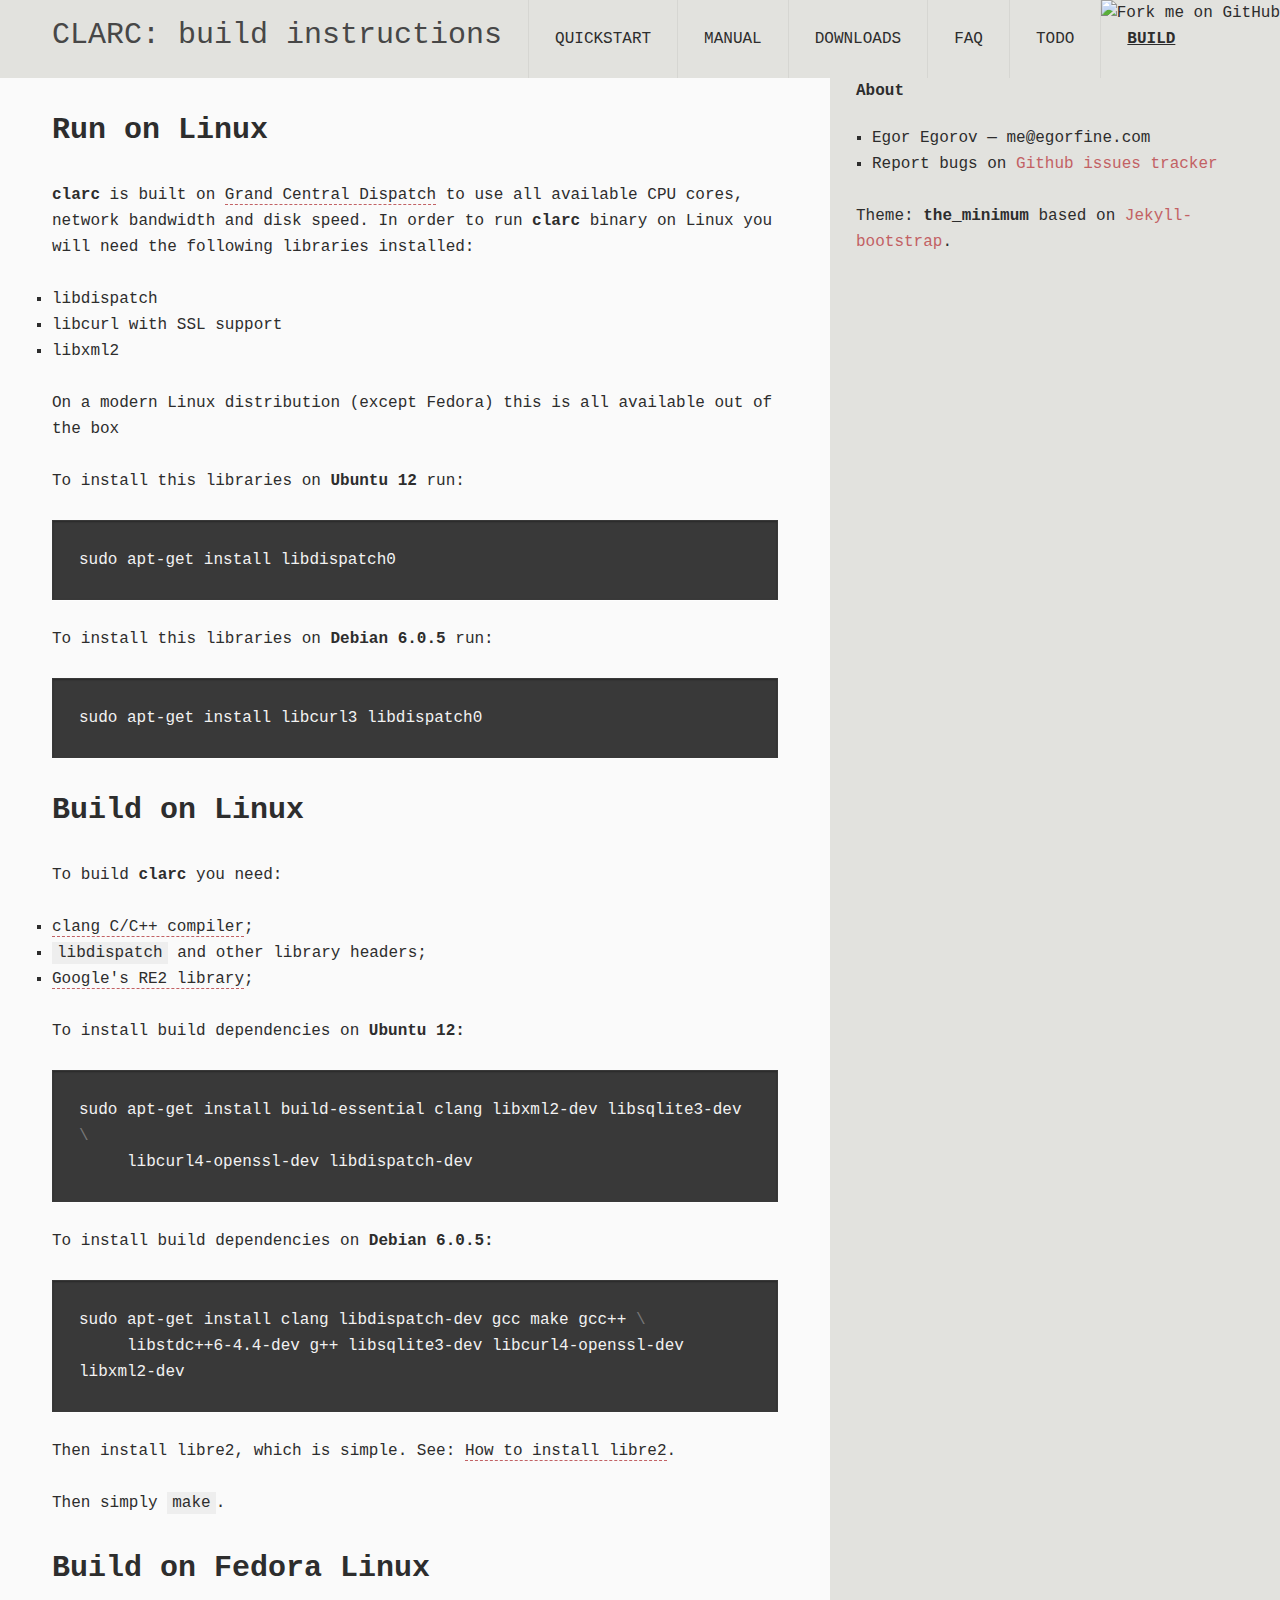
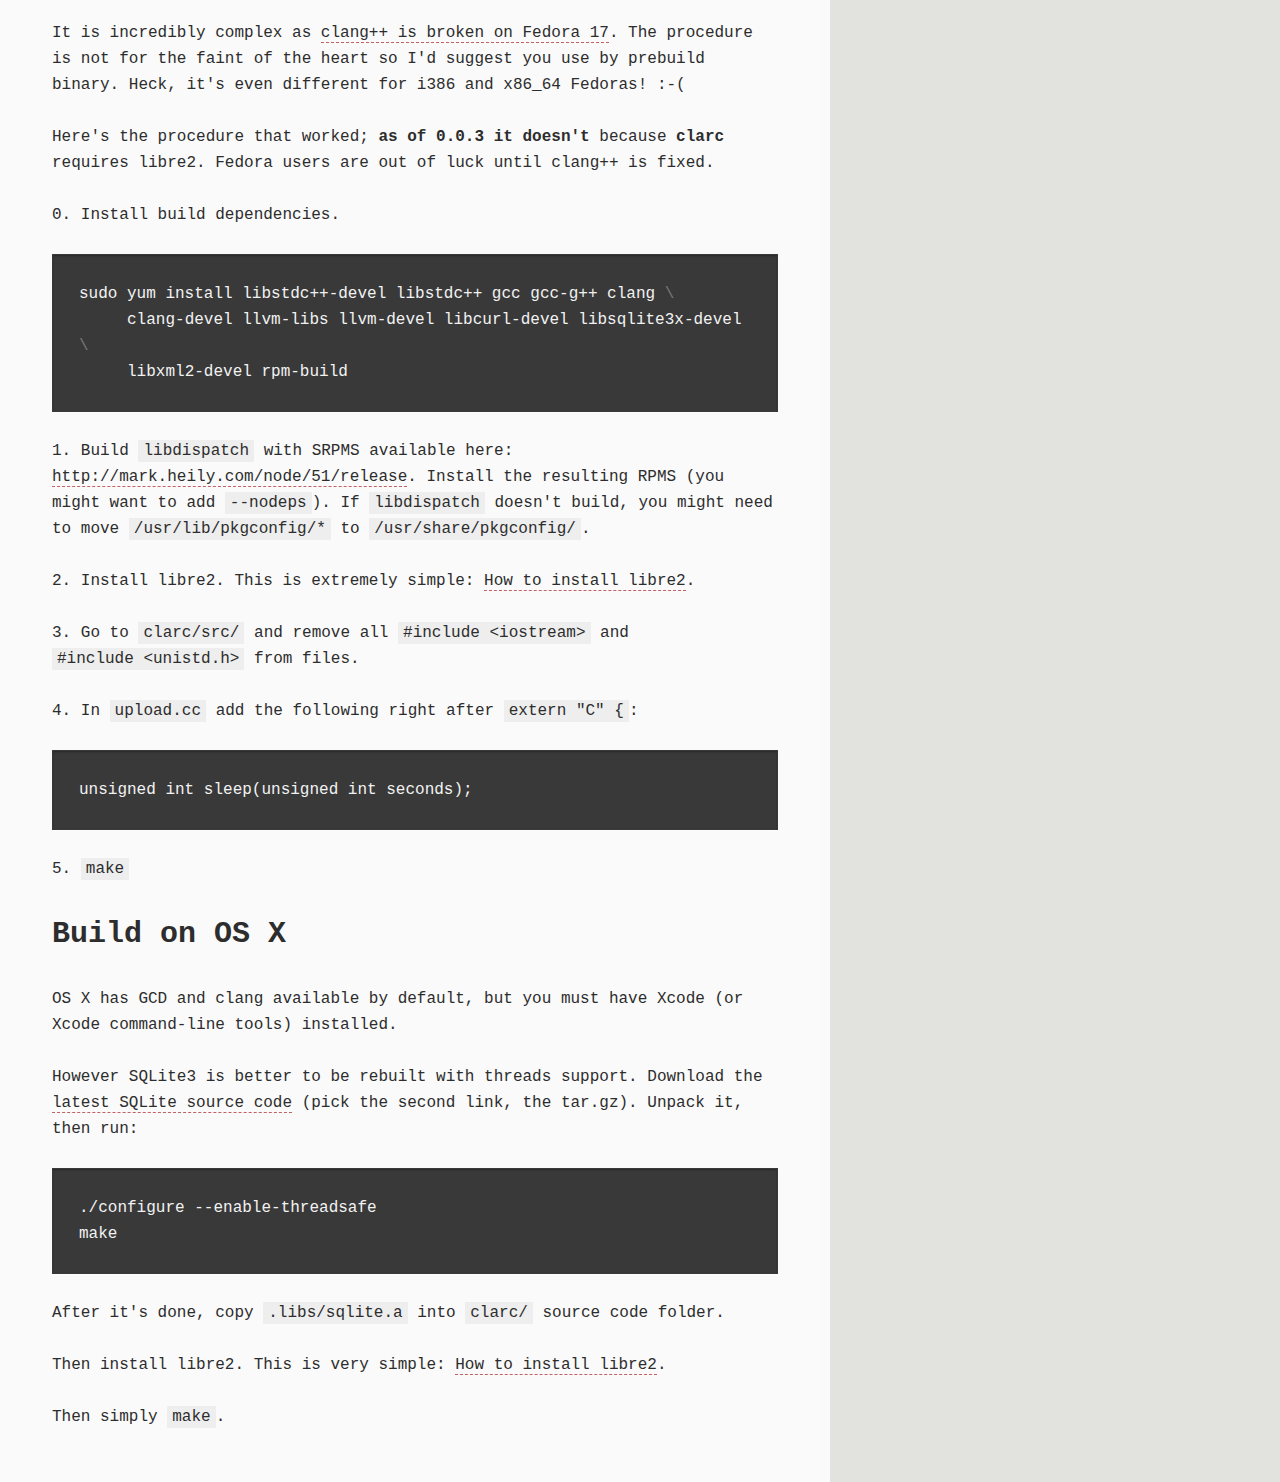
==== build.html @ e1f0c14c "updated" ====
<!DOCTYPE html>
<!--[if lt IE 7]> <html class="no-js lt-ie9 lt-ie8 lt-ie7 ie" lang="en"> <![endif]-->
<!--[if IE 7]>    <html class="no-js lt-ie9 lt-ie8 ie" lang="en"> <![endif]-->
<!--[if IE 8]>    <html class="no-js lt-ie9 ie" lang="en"> <![endif]-->
<!--[if gt IE 8]><!--> <html class="no-js" lang="en"> <!--<![endif]-->
<head>
	<meta charset="utf-8">
	<meta name="viewport" content="width=device-width,initial-scale=1">
	<title>CLARC: build instructions</title>
	<link href="style.css" rel="stylesheet" media="all">
	<script src="http://cdnjs.cloudflare.com/ajax/libs/modernizr/2.0.6/modernizr.min.js"></script>
</head>
<body>
<a href="https://github.com/egorFiNE/clarc"><img style="position: absolute; top: 0; right: 0; border: 0;" src="https://s3.amazonaws.com/github/ribbons/forkme_right_green_007200.png" alt="Fork me on GitHub"></a>

<div id="page" class="hentry">
	<header class="the-header">
		<div class="unit-head">
			<div class="unit-inner unit-head-inner">
				<nav class="nav-global">
					<ul>
						<li class="logo"><a href="./">CLARC: build instructions</a></li>
						<li><a href="./#quickstart">quickstart</a></li>
						<li><a href="./#manual">manual</a></li>
						<li><a href="./#downloads">downloads</a></li>
						<li><a href="./#faq">faq</a></li>
						<li><a href="./#todo">todo</a></li>
						<li><a href="build.html"><b><u>build</u></b></a></li>
					</ul>
				</nav>
			</div><!-- unit-inner -->
		</div><!-- unit-head -->
	</header>
	<div class="body" role="main">
		<div class="unit-body">
			<div class="unit-inner unit-body-inner">
				<div class="entry-content">
					
<article class="unit-article layout-page">
	<div class="unit-inner unit-article-inner">
		<div class="content">

			<div class="bd">
				<div class="entry-content">

<h2>Run on Linux</h2>

<p>
	<b>clarc</b> is built on <a href="http://en.wikipedia.org/wiki/Grand_Central_Dispatch">Grand Central Dispatch</a> to use all available CPU cores, network bandwidth and disk speed. In order to run <b>clarc</b> binary on Linux you will need the following libraries installed: 
	<ul>
		<li>libdispatch</li>
		<li>libcurl with SSL support</li>
		<li>libxml2</li>
	</ul>
	On a modern Linux distribution (except Fedora) this is all available out of the box
</p>

<p>To install this libraries on <b>Ubuntu 12</b> run:</p>
<pre><code>sudo apt-get install libdispatch0</code></pre>

<p>To install this libraries on <b>Debian 6.0.5</b> run:</p>
<pre><code>sudo apt-get install libcurl3 libdispatch0</code></pre>

<h2>Build on Linux</h2>

<p>
	To build <b>clarc</b> you need:

	<ul>
		<li><a href="http://clang.llvm.org/">clang C/C++ compiler</a>;</li>
		<li><code>libdispatch</code> and other library headers;</li>
		<li><a href="http://code.google.com/p/re2/">Google's RE2 library</a>;</li>
	</ul>
</p>

	<p>
		To install build dependencies on <b>Ubuntu 12:</b>
		<pre><code>sudo apt-get install build-essential clang libxml2-dev libsqlite3-dev <span class="codeBackslash">\</span>
     libcurl4-openssl-dev libdispatch-dev</code></pre>
	</p>

	<p>
		To install build dependencies on <b>Debian 6.0.5:</b>
		<pre><code>sudo apt-get install clang libdispatch-dev gcc make gcc++ <span class="codeBackslash">\</span>
     libstdc++6-4.4-dev g++ libsqlite3-dev libcurl4-openssl-dev libxml2-dev</code></pre>
	</p>

	<p>
		Then install libre2, which is simple. See: <a href="http://code.google.com/p/re2/wiki/Install">How to install libre2</a>. 
	</p>

	<p>
		Then simply <code>make</code>. 
	</p>

<h2>Build on Fedora Linux</h2>

<p>
	It is incredibly complex as <a href="https://bugzilla.redhat.com/show_bug.cgi?id=824406">clang++ is broken on Fedora 17</a>. The procedure is not for the faint of the heart so I'd suggest you use by prebuild binary. Heck, it's even different for i386 and x86_64 Fedoras! :-(
</p>

<p>
	Here's the procedure that worked; <b>as of 0.0.3 it doesn't</b> because <b>clarc</b> requires libre2. Fedora users are out of luck until clang++ is fixed.
</p>

<p>
	0. Install build dependencies.
<pre><code>sudo yum install libstdc++-devel libstdc++ gcc gcc-g++ clang <span class="codeBackslash">\</span>
     clang-devel llvm-libs llvm-devel libcurl-devel libsqlite3x-devel <span class="codeBackslash">\</span>
     libxml2-devel rpm-build</code></pre>
</p>

<p>
	1. Build <code>libdispatch</code> with SRPMS available here: <a href="http://mark.heily.com/node/51/release">http://mark.heily.com/node/51/release</a>. Install the resulting RPMS (you might want to add <code>--nodeps</code>). If <code>libdispatch</code> doesn't build, you might need to move <code>/usr/lib/pkgconfig/*</code> to <code>/usr/share/pkgconfig/</code>.
</p>

<p>
	2. Install libre2. This is extremely simple: <a href="http://code.google.com/p/re2/wiki/Install">How to install libre2</a>. 
</p>

<p>
	3. Go to <code>clarc/src/</code> and remove all <code style="white-space: nowrap">#include &lt;iostream&gt;</code> and <code style="white-space: nowrap">#include &lt;unistd.h&gt;</code> from files.  
</p>

<p>
	4. In <code>upload.cc</code> add the following right after <code>extern "C" {</code>:
	<pre><code>unsigned int sleep(unsigned int seconds);</pre></code>

<p>
	5. <code>make</code>
</p>

<h2>Build on OS X</h2>

<p>OS X has GCD and clang available by default, but you must have Xcode (or Xcode command-line tools) installed. </p>

<p>However SQLite3 is better to be rebuilt with threads support. Download the <a href="http://www.sqlite.org/download.html">latest SQLite source code</a> (pick the second link, the tar.gz). Unpack it, then run: 

<pre><code>./configure --enable-threadsafe
make</code></pre>
	</p>

<p>After it's done, copy <code>.libs/sqlite.a</code> into <code>clarc/</code> source code folder.</p>

<p>
	Then install libre2. This is very simple: <a href="http://code.google.com/p/re2/wiki/Install">How to install libre2</a>. 
</p>

	<p>
		Then simply <code>make</code>. 
	</p>

				</div><!-- entry-content -->
			</div><!-- bd -->

		</div><!-- content -->
	</div><!-- unit-inner -->
</article>


				</div>
			</div><!-- unit-inner -->
		</div><!-- unit-body -->
	</div><!-- body -->
	<footer class="the-footer">
		<div class="unit-foot">
			<div class="unit-inner unit-foot-inner">
				<div class="misc vcard">
					<h4>About</h4>
					<ul>
						<li><address><span class="author fn n">Egor Egorov</span> &mdash; <span class="fn email">me@egorfine.com</span></address></li>
						<li>Report bugs on <a href="https://github.com/egorFiNE/clarc/issues" rel="me">Github issues tracker</a></li>
					</ul>
				</div><!-- misc -->
				<p class="licence">
					Theme: <b>the_minimum</b> based on <a href="http://jekyllbootstrap.com/">Jekyll-bootstrap</a>.
				</p>
			</div><!-- unit-foot-inner -->
		</div><!-- unit-foot -->
	</footer>
</div><!-- page -->

</body>
</html>
---- style.css ----
/*
HTML5 display definitions from [HTML5 Boilerplate](http://j.mp/rP0wmY)

No styleguide reference.
*/
article,
aside,
details,
figcaption,
figure,
footer,
header,
hgroup,
nav,
section {
  display: block;
}
audio,
canvas,
video {
  display: inline-block;
  *display: inline;
  *zoom: 1;
}
audio:not([controls]) {
  display: none;
}
[hidden] {
  display: none;
}
/*
Base from [HTML5 Boilerplate](http://j.mp/rP0wmY)
- Correct text resizing oddly in IE6/7 when body font-size is set using em units
- Force vertical scrollbar in non-IE
- Prevent iOS text size adjust on device orientation change, without disabling user zoom: h5bp.com/g
- Remove text-shadow in selection highlight: h5bp.com/i
- These selection declarations have to be separate
- Also: hot pink! (or customize the background color to match your design)

No styleguide reference.
*/
html {
  font-size: 100%;
  overflow-y: scroll;
  -webkit-text-size-adjust: 100%;
  -ms-text-size-adjust: 100%;
}
body {
  margin: 0;
  font-size: 1em;
  line-height: 1.4;
  -webkit-tap-highlight-color: rgba(255, 0, 0, 0.62);
}
body,
button,
input,
select,
textarea {
  font-family: sans-serif;
}
::-moz-selection {
  background: #073642;
  color: #fff;
  text-shadow: none;
}
::selection {
  background: #073642;
  color: #fff;
  text-shadow: none;
}
/*
Links from [HTML5 Boilerplate](http://j.mp/rP0wmY)

No styleguide reference.
*/
a {
  color: #00e;
}
a:visited {
  color: #551a8b;
}
a:hover {
  color: #06e;
}
a:focus {
  outline: thin dotted;
}
a:hover,
a:active {
  outline: 0;
}
/*
Typography from [HTML5 Boilerplate](http://j.mp/rP0wmY)

No styleguide reference.
*/
abbr[title] {
  border-bottom: 1px dotted;
}
b,
strong {
  font-weight: bold;
}
blockquote {
  margin: 1em 40px;
}
dfn {
  font-style: italic;
}
hr {
  display: block;
  height: 1px;
  border: 0;
  border-top: 1px solid #ccc;
  margin: 1em 0;
  padding: 0;
}
ins {
  background: #ff9;
  color: #000;
  text-decoration: none;
}
mark {
  background: #ff0;
  color: #000;
  font-style: italic;
  font-weight: bold;
}
/* Redeclare monospace font family: h5bp.com/j */
pre,
code,
kbd,
samp {
  font-family: monospace, serif;
  _font-family: 'courier new', monospace;
  font-size: 1em;
}
/* Improve readability of pre-formatted text in all browsers */
pre {
  white-space: pre;
  white-space: pre-wrap;
  word-wrap: break-word;
}
q {
  quotes: none;
}
q:before,
q:after {
  content: "";
  content: none;
}
small {
  font-size: 85%;
}
sub,
sup {
  font-size: 75%;
  line-height: 0;
  position: relative;
  vertical-align: baseline;
}
sup {
  top: -0.5em;
}
sub {
  bottom: -0.25em;
}
/*
Lists from [HTML5 Boilerplate](http://j.mp/rP0wmY)

No styleguide reference.
*/
ul,
ol {
  margin: 0;
  padding: 0 0 0 40px;
}
dd {
  margin: 0 0 0 40px;
}
nav ul,
nav ol {
  list-style: none;
  list-style-image: none;
  margin: 0;
  padding: 0;
}
/*
Embedded content from [HTML5 Boilerplate](http://j.mp/rP0wmY)
- Improve image quality when scaled in IE7: h5bp.com/d
- Remove the gap between images and borders on image containers: h5bp.com/e

No styleguide reference.
*/
img {
  border: 0;
  -ms-interpolation-mode: bicubic;
  vertical-align: middle;
}
svg:not(:root) {
  overflow: hidden;
}
/* Correct overflow not hidden in IE9 */
/*
Figures from [HTML5 Boilerplate](http://j.mp/rP0wmY)

No styleguide reference.
*/
figure {
  margin: 0;
}
/*
Forms from [HTML5 Boilerplate](http://j.mp/rP0wmY)
See inline comments for detail

No styleguide reference.
*/
form {
  margin: 0;
}
fieldset {
  border: 0;
  margin: 0;
  padding: 0;
}
/* Indicate that 'label' will shift focus to the associated form element */
label {
  cursor: pointer;
}
/*
 * 1. Correct color not inheriting in IE6/7/8/9
 * 2. Correct alignment displayed oddly in IE6/7
 */
legend {
  border: 0;
  *margin-left: -7px;
  padding: 0;
}
/*
 * 1. Correct font-size not inheriting in all browsers
 * 2. Remove margins in FF3/4 S5 Chrome
 * 3. Define consistent vertical alignment display in all browsers
 */
button,
input,
select,
textarea {
  font-size: 100%;
  margin: 0;
  vertical-align: baseline;
  *vertical-align: middle;
}
/*
 * 1. Define line-height as normal to match FF3/4 (set using !important in the UA stylesheet)
 */
button,
input {
  line-height: normal;
}
/*
 * 1. Display hand cursor for clickable form elements
 * 2. Allow styling of clickable form elements in iOS
 * 3. Correct inner spacing displayed oddly in IE7 (doesn't effect IE6)
 */
button,
input[type="button"],
input[type="reset"],
input[type="submit"] {
  cursor: pointer;
  -webkit-appearance: button;
  *overflow: visible;
}
/*
 * Consistent box sizing and appearance
 */
input[type="checkbox"],
input[type="radio"] {
  box-sizing: border-box;
  padding: 0;
}
input[type="search"] {
  -webkit-appearance: textfield;
  -moz-box-sizing: content-box;
  -webkit-box-sizing: content-box;
  box-sizing: content-box;
}
input[type="search"]::-webkit-search-decoration {
  -webkit-appearance: none;
}
/*
 * Remove inner padding and border in FF3/4: h5bp.com/l
 */
button::-moz-focus-inner,
input::-moz-focus-inner {
  border: 0;
  padding: 0;
}
/*
 * 1. Remove default vertical scrollbar in IE6/7/8/9
 * 2. Allow only vertical resizing
 */
textarea {
  overflow: auto;
  vertical-align: top;
  resize: vertical;
}
/* Colors for form validity */
input:invalid,
textarea:invalid {
  background-color: #f0dddd;
}
/*
Tables from [HTML5 Boilerplate](http://j.mp/rP0wmY)

No styleguide reference.
*/
table {
  border-collapse: collapse;
  border-spacing: 0;
}
td {
  vertical-align: top;
}
/*
Base .mod module from http://j.mp/svs81k

HTML should look like this and .bd is required:
	<div class="mod">
		<div class="inner">
			<div class="hd"></div>
			<div class="bd"></div>
			<div class="ft"></div>
		</div><!-- inner -->
	</div><!-- mod -->

No styleguide reference.
*/
.mod .inner {
  position: relative;
}
.mod .bd,
.mod .ft,
.mod .hd {
  overflow: hidden;
  *overflow: visible;
  zoom: 1;
}
/*
.media module from http://j.mp/tQCTa8
Since .media uses overflow: hidden, box-shadow needs padding to render correctly.
Using dropdown or pop over should be problematic. Anything try to go outside of this module box should have problem.
HTML should look like this and .media-left or .media-right and .bd is required:

	<div class="media">
		<a href="#" class="media-left"><img src="#" alt=""></a>
		<a href="#" class="media-right"><img src="#" alt=""></a>
		<div class="bd"></div>
	</div><!-- media -->

No styleguide reference.
*/
.media {
  overflow: hidden;
  *overflow: visible;
  zoom: 1;
}
.media .media-left {
  float: left;
  margin-right: 14px;
}
.media .img img {
  display: block;
}
.media .media-right {
  float: right;
  margin-left: 14px;
}
.media .bd,
.media .ft,
.media .hd {
  overflow: hidden;
  *overflow: visible;
  zoom: 1;
}
/*
Frameless			<http://framelessgrid.com/>
by Joni Korpi 		<http://jonikorpi.com/>
licensed under CC0	<http://creativecommons.org/publicdomain/zero/1.0/>

No styleguide reference.
*/
/*
Font families

No styleguide reference.
*/
/*
Base font size should be larger than 16px.
Calculation should be done via  http://j.mp/rNg5uA

No styleguide reference.
*/
body {
  font-family: consolas, monaco, monospace;
  font-size: 1em;
  line-height: 1.625em;
}
/*
Font size setting
Using Golden ratio section
http://modularscale.com/scale/?px1=16&px2=30&ra1=1.618&ra2=0

No styleguide reference.
*/
h1,
h2,
h3,
h4,
h5,
h6 {
  font-family: UbuntuMono-B, consolas, monaco, monospace;
}
h1,
.h1 {
  font-size: 30px;
  line-height: 52px;
  margin-top: 52px;
  margin-bottom: 26px;
}
h2,
.h2 {
  font-size: 30px;
  line-height: 52px;
  margin-top: 52px;
  margin-bottom: 26px;
}
h3,
.h3 {
  font-size: 18.541px;
  line-height: 26px;
  margin-top: 26px;
  margin-bottom: 26px;
}
p,
ul,
ol,
dl,
img {
  margin-top: 0;
  margin-bottom: 1.625em;
}
small,
.small,
aside {
  font-size: 0.75em;
}
.font-size-default {
  font-size: 1em;
}
blockquote {
  font-weight: bold;
}
blockquote cite {
  font-weight: normal;
}
strong {
  font-weight: bold;
}
em {
  font-weight: bold;
}
/*
Color schemes

No styleguide reference.
*/
/* solarized - http://j.mp/s9Xuw9

@base03:    #002b36;
@base02:    #073642;
@base01:    #586e75;
@base00:    #657b83;
@base0:     #839496;
@base1:     #93a1a1;
@base2:     #eee8d5;
@base3:     #fdf6e3;
@yellow:    #b58900;
@orange:    #cb4b16;
@red:       #dc322f;
// @magenta:   #d33682;
@violet:    #6c71c4;
@blue:      #268bd2;
@cyan:      #2aa198;
@green:     #859900;

*/
/* COMFORTAA Font
 * http://www.fontsquirrel.com/fonts/Comfortaa
*/
@font-face {
  font-family: 'UbuntuMono-B';
  src: url('/assets/themes/the-program/font/UbuntuMono-B-webfont.eot');
  src: url('/assets/themes/the-program/font/UbuntuMono-B-webfont.eot?#iefix') format('embedded-opentype'), url('/assets/themes/the-program/font/UbuntuMono-B-webfont.woff') format('woff'), url('/assets/themes/the-program/font/UbuntuMono-B-webfont.ttf') format('truetype'), url('/assets/themes/the-program/font/UbuntuMono-B-webfont.svg#UbuntuMono-B') format('svg');
  font-weight: normal !important;
  font-style: normal;
}
/*
LESS helper
*/
/*
List modules
.list-linear  - list line up horizontally

No styleguide reference.
*/
.list-linear {
  letter-spacing: -0.31em;
  *letter-spacing: normal;
  word-spacing: -0.43em;
  list-style: none;
  padding-left: 0;
}
.list-linear li {
  display: inline-block;
  *display: inline;
  zoom: 1;
  line-height: normal;
  letter-spacing: normal;
  margin-right: 16px;
  word-spacing: normal;
  vertical-align: middle;
}
.list-linear li:last-child {
  margin-right: 0;
}
/* LESS VARIABLES
--------------------------------------------------------------------------------- */
/* GLOBAL
--------------------------------------------------------------------------------- */
html {
  color: #2d2d2d;
}
#page {
  background: url('100-90-5-monochrome.png');
  background-repeat: repeat;
  background-position: 0 0;
  background-color: #e2e2de;
}
.body .unit-body {
  background-color: #fafafa;
}
/* LINK */
a:link {
  color: #2d2d2d;
  text-decoration: none;
}
a:visited {
  color: #141414;
  text-decoration: none;
}
a:hover {
  color: #474747;
  text-decoration: none;
}
/* HIGHLIGHTER */
pre {
  margin-bottom: 1.625em;
}
pre {
  color: #f2f2f2;
  background-color: #393939;
  border: 1px solid #393939;
  font-family: consolas, monaco, monospace;
  margin-left: 0;
  margin-right: 0;
  padding: 1.625em;
  overflow: auto;
  -webkit-box-shadow: inset 0 1px 2px rgba(0, 0, 0, 0.3), 0 1px 0 rgba(255, 255, 255, 0.6);
  -moz-box-shadow: inset 0 1px 2px rgba(0, 0, 0, 0.3), 0 1px 0 rgba(255, 255, 255, 0.6);
  box-shadow: inset 0 1px 2px rgba(0, 0, 0, 0.3), 0 1px 0 rgba(255, 255, 255, 0.6);
}
/* meta */
/* HEADER
--------------------------------------------------------------------------------- */
.the-header .logo {
  font-family: UbuntuMono-B, consolas, monaco, monospace;
  margin: 0;
}
.the-header .logo a:visited {
  color: #2d2d2d;
}
.the-header .nav-global {
  text-transform: uppercase;
}
.the-header .nav-global .logo {
  text-transform: none;
}
.the-header .nav-global .forkme {
  position: relative;
  top: 2px;
}
/* MAIN
--------------------------------------------------------------------------------- */
.unit-article header {
  border-bottom: 5px solid rgba(21, 25, 25, 0.8);
  margin-bottom: 21px;
}
.unit-article header h1 {
  color: #2d2d2d;
  margin-top: 0;
  margin-bottom: 0;
}
.unit-article .entry-content h2,
.unit-article .entry-content h3,
.unit-article .entry-content h4,
.unit-article .entry-content h5,
.unit-article .entry-content h6 {
  color: #2d2d2d;
}
.unit-article .entry-content h2 a:link,
.unit-article .entry-content h3 a:link,
.unit-article .entry-content h4 a:link,
.unit-article .entry-content h5 a:link,
.unit-article .entry-content h6 a:link {
  color: #2d2d2d;
  border: 0;
}
.unit-article .entry-content h2 a:visited,
.unit-article .entry-content h3 a:visited,
.unit-article .entry-content h4 a:visited,
.unit-article .entry-content h5 a:visited,
.unit-article .entry-content h6 a:visited {
  color: #141414;
  border: 0;
}
.unit-article .entry-content h2 a:hover,
.unit-article .entry-content h3 a:hover,
.unit-article .entry-content h4 a:hover,
.unit-article .entry-content h5 a:hover,
.unit-article .entry-content h6 a:hover {
  color: #474747;
  border: 0;
}
.unit-article .entry-content:first-child h2,
.unit-article .entry-content:first-child h3,
.unit-article .entry-content:first-child h4,
.unit-article .entry-content:first-child h5,
.unit-article .entry-content:first-child h6 {
  margin-top: 0;
}
.unit-article a:link {
  border-bottom: 1px dashed #c26164;
}
.unit-article a:visited {
  border-bottom: 1px dashed #ad4346;
}
.unit-article a:hover {
  border-bottom: 1px dashed #d08688;
}
.unit-article blockquote {
  border-left: 1em solid rgba(21, 25, 25, 0.8);
  padding-left: 1em;
}
.unit-article blockquote p {
  margin-left: 0;
  margin-right: 0;
}
.unit-article ul,
.unit-article ol,
.unit-article dl {
  padding-left: 0;
}
.unit-article ul {
  list-style: square;
}
.unit-article ol {
  list-style: decimal;
}
.unit-article li h1,
.unit-article dt h1,
.unit-article dd h1,
.unit-article li h2,
.unit-article dt h2,
.unit-article dd h2,
.unit-article li h3,
.unit-article dt h3,
.unit-article dd h3,
.unit-article li h4,
.unit-article dt h4,
.unit-article dd h4,
.unit-article li h5,
.unit-article dt h5,
.unit-article dd h5,
.unit-article li p,
.unit-article dt p,
.unit-article dd p,
.unit-article li ul,
.unit-article dt ul,
.unit-article dd ul,
.unit-article li ol,
.unit-article dt ol,
.unit-article dd ol,
.unit-article li dl,
.unit-article dt dl,
.unit-article dd dl,
.unit-article li blockquote,
.unit-article dt blockquote,
.unit-article dd blockquote,
.unit-article li .hasGrid,
.unit-article dt .hasGrid,
.unit-article dd .hasGrid {
  margin-left: 0;
  margin-right: 0;
}
.unit-article p code,
.unit-article dd code,
.unit-article li code {
  padding: 2px 5px;
  white-space: nowrap;
  background-color: #eee;
}
.unit-article img {
  display: block;
  margin-left: auto;
  margin-left: auto;
}
.unit-article img.left {
  margin-right: 16px;
}
.unit-article img.right {
  margin-left: 16px;
}
.unit-article .date-publish {
  margin-bottom: 0;
}
.unit-article .list-linear .list-head {
  margin-right: 4px;
}
.unit-article .list-category a,
.unit-article .list-tag a {
  border: 0 none;
}
.unit-article .list-category a:hover span,
.unit-article .list-tag a:hover span {
  background-color: #f99157;
}
.unit-article .list-category span,
.unit-article .list-tag span {
  background-color: #e25608;
  padding: 1px 5px;
  -webkit-border-radius: 10px;
  -moz-border-radius: 10px;
  border-radius: 10px;
  color: white;
  text-transform: uppercase;
  margin: 0 6px 0 0;
  display: inline-block;
  position: relative;
  vertical-align: middle;
  top: -2px;
  font-weight: bold;
  font-size: 13px;
}
.unit-article .list-category {
  margin-bottom: 0;
  text-transform: capitalize;
}
.unit-article .list-tag {
  text-transform: capitalize;
}
.unit-article .comment a {
  border-bottom: 0;
}
.unit-article .unit-foot {
  border-top: 5px solid rgba(21, 25, 25, 0.8);
  padding-top: 1.625em;
  position: relative;
}
.unit-article .unit-foot nav ul {
  list-style: none;
}
.unit-article .unit-foot nav ul li {
  display: inline;
}
.unit-article .unit-foot .gotop {
  margin-bottom: 0;
}
/* post & page */
.layout-page .tag_box {
  background: url('100-90-5-monochrome.png') repeat 0 0 #999999;
  padding: 0.8125em;
  list-style: none;
  -webkit-border-radius: 3px;
  -moz-border-radius: 3px;
  border-radius: 3px;
  -moz-background-clip: padding;
  -webkit-background-clip: padding-box;
  background-clip: padding-box;
  -webkit-box-shadow: inset 0 1px 1px rgba(0, 0, 0, 0.2), 0 1px 0 rgba(255, 255, 255, 0.4);
  -moz-box-shadow: inset 0 1px 1px rgba(0, 0, 0, 0.2), 0 1px 0 rgba(255, 255, 255, 0.4);
  box-shadow: inset 0 1px 1px rgba(0, 0, 0, 0.4), 0 1px 0 rgba(255, 255, 255, 0.4);
}
.layout-page .tag_box li {
  display: inline;
  line-height: normal;
  vertical-align: middle;
}
.layout-page .tag_box a {
  background-color: #99cc99;
  float: left;
  border: 1px solid #448844;
  padding: 3px 6px 3px 6px;
  -webkit-border-radius: 3px;
  -moz-border-radius: 3px;
  border-radius: 3px;
  margin: 5px;
  -moz-background-clip: padding;
  -webkit-background-clip: padding-box;
  background-clip: padding-box;
  text-shadow: 0 -1px 0 rgba(255, 255, 255, 0.4);
  -webkit-box-shadow: inset 0 1px 0 rgba(255, 255, 255, 0.4), 0 1px 1px rgba(0, 0, 0, 0.2);
  -moz-box-shadow: inset 0 1px 0 rgba(255, 255, 255, 0.4), 0 1px 1px rgba(0, 0, 0, 0.2);
  box-shadow: inset 0 1px 0 rgba(255, 255, 255, 0.4), 0 1px 1px rgba(0, 0, 0, 0.2);
  -webkit-transition-duration: 0.2s;
  -moz-transition-duration: 0.2s;
  transition-duration: 0.2s;
  -webkit-user-select: none;
  -moz-user-select: none;
  -ms-user-select: none;
  user-select: none;
  vertical-align: bottom;
}
.layout-page .tag_box a:active {
  -webkit-box-shadow: inset 0 1px 4px rgba(0, 0, 0, 0.6);
  -moz-box-shadow: inset 0 1px 4px rgba(0, 0, 0, 0.6);
  box-shadow: inset 0 1px 4px rgba(0, 0, 0, 0.6);
  background: #336633;
  border: solid #336633;
}
.layout-page .tag_box a:hover {
  background-color: #77bb77;
  border: 1px solid #336633;
}
.layout-page .tag_box a:hover span {
  background-color: #e1e1e1;
  border: 1px solid #77bb77;
}
.layout-page .tag_box span {
  background-color: #fafafa;
  border: 1px solid #99cc99;
  padding: 1px 5px;
  -webkit-border-radius: 10px;
  -moz-border-radius: 10px;
  border-radius: 10px;
  color: #1a1a1a;
  display: inline-block;
  position: relative;
  vertical-align: middle;
  top: -2px;
  font-weight: bold;
  font-size: 13px;
  -webkit-box-shadow: inset 0 1px 0 rgba(255, 255, 255, 0.4), 0 1px 1px rgba(0, 0, 0, 0.2);
  -moz-box-shadow: inset 0 1px 0 rgba(255, 255, 255, 0.4), 0 1px 1px rgba(0, 0, 0, 0.2);
  box-shadow: inset 0 1px 0 rgba(255, 255, 255, 0.4), 0 1px 1px rgba(0, 0, 0, 0.2);
}
/* FOOTER
----------------------------------------------- */
.the-footer a:link {
  color: #c26164;
  border: 0;
}
.the-footer a:visited {
  color: #ad4346;
  border: 0;
}
.the-footer a:hover {
  color: #d08688;
  border: 0;
}
.the-footer ul {
  list-style: square;
  padding-left: 1em;
}
.the-footer address {
  font-style: normal;
}
.the-footer .license {
  clear: both;
}
.the-footer .license p {
  margin-bottom: 0;
}
.the-header .unit-head {
  padding: 26px;
}
.the-header .unit-head .nav-global .logo {
  display: block;
  width: auto;
}
.the-header .unit-head .nav-global .logo a {
  display: block;
  font-size: 30px;
  line-height: 52px;
  padding-bottom: 26px;
}
.body .unit-body {
  border-top: 1px solid rgba(255, 255, 255, 0.6);
  padding: 26px;
}
.the-footer {
  background-color: #1a1a1a;
  background-color: rgba(21, 25, 25, 0.8);
  color: #fafafa;
  color: rgba(250, 250, 250, 0.8);
  padding: 26px;
}
.the-footer a:link {
  color: #c26164;
  border: 0;
}
.the-footer a:visited {
  color: #ad4346;
  border: 0;
}
.the-footer a:hover {
  color: #d08688;
  border: 0;
}
.the-footer h4 {
  margin-top: 0;
}
/*
 	IE
*/
/*
	Smartphone
*/
@media only screen and (min-width: 320px) and (max-width: 767px) {
  img {
    max-width: 100%;
  }
}
/*
	Tablet
*/
@media only screen and (min-width: 768px) {
  .the-header .unit-head {
    padding: 0;
  }
  .the-header .unit-head .nav-global li {
    float: left;
    border: 1px solid rgba(0, 0, 0, 0.05);
    border-width: 0 1px 0 0;
  }
  .the-header .unit-head .nav-global li a,
  .the-header .unit-head .nav-global li div {
    display: block;
    padding: 26px;
    height: 26px;
  }
  .the-header .unit-head .nav-global li a:hover {
    background-color: #fff04a;
    color: #474747;
  }
  .the-header .unit-head .nav-global li:nth-child(2) {
    border-width: 0 1px;
  }
  .the-header .unit-head .nav-global li:last-child {
    border-width: 0;
  }
  .the-header .unit-head .nav-global .logo {
    border-bottom: 1px solid rgba(0, 0, 0, 0.05);
    border-right: none 0;
    display: block;
    width: 100%;
  }
  .the-header .unit-head .nav-global .logo a {
    font-size: 30px;
    line-height: normal;
  }
  .the-header .unit-head .nav-global .logo a:hover {
    background-color: transparent;
  }
}
/*
	Not that old computer layout 
*/
@media only screen and (min-width: 1280px) {
  .the-header .unit-head .nav-global .logo {
    border-bottom: 0 none;
    display: block;
    width: auto;
  }
  .the-header .unit-head .nav-global .logo a {
    line-height: 18px;
    margin-bottom: 0;
    padding-left: 52px;
  }
  .body {
    float: left;
    width: 100%;
    margin-right: -450px;
  }
  .body .unit-body {
    border-top: 0 none;
    margin-right: 450px;
    padding: 26px 52px;
  }
  .the-footer {
    background-color: transparent;
    color: #2d2d2d;
    position: relative;
    top: auto;
    display: block;
    float: left;
    padding: 0 0 0 26px;
    width: 420px;
  }
}
/*
	Huge-screen layout 
*/
@media only screen and (min-width: 1410px) {
  .the-header {
    float: left;
    width: 19%;
  }
  .the-header .unit-head {
    padding: 26px;
  }
  .the-header .unit-head .nav-global li {
    float: none;
    border: none;
  }
  .the-header .unit-head .nav-global li a,
  .the-header .unit-head .nav-global li div {
    display: block;
    padding: 2px 5px;
    height: auto;
  }
  .the-header .unit-head .nav-global li:nth-child(2) {
    border-width: 0;
  }
  .the-header .unit-head .nav-global .logo {
    border-bottom: none 0;
    display: list-item;
    width: auto;
  }
  .the-header .unit-head .nav-global .logo a {
    display: block;
    font-size: 30px;
    line-height: 52px;
    margin-bottom: 26px;
    padding-left: 5px;
    position: relative;
    top: auto;
  }
  .body {
    border-left: 1px solid rgba(0, 0, 0, 0.2);
    -webkit-box-shadow: #ffffff 0px 0px 2px;
    -moz-box-shadow: #ffffff 0px 0px 2px;
    -o-box-shadow: #ffffff 0px 0px 2px;
    float: left;
    width: 81%;
    margin-right: -450px;
  }
  .body .unit-body {
    border-right: 1px solid rgba(0, 0, 0, 0.2);
    -webkit-box-shadow: #ffffff 0px 0px 2px;
    -moz-box-shadow: #ffffff 0px 0px 2px;
    -o-box-shadow: #ffffff 0px 0px 2px;
    margin-right: 450px;
    padding: 26px 52px;
    min-height: 1050px;
  }
  .the-footer {
    position: relative;
    top: auto;
    display: block;
    float: left;
    padding: 26px 0 0 26px;
    width: 420px;
  }
  .the-footer h4 {
    font-size: 30px;
    line-height: 52px;
    margin-top: 0;
    margin-bottom: 26px;
  }
}
pre .c {
  color: #999999;
  font-style: italic;
}
/* Comment */
pre .err {
  color: #a61717;
  background-color: #e3d2d2;
}
/* Error */
pre .g {
  color: #d0d0d0;
}
/* Generic */
pre .k {
  color: #6ab825;
  font-weight: bold;
}
/* Keyword */
pre .l {
  color: #d0d0d0;
}
/* Literal */
pre .n {
  color: #d0d0d0;
}
/* Name */
pre .o {
  color: #d0d0d0;
}
/* Operator */
pre .x {
  color: #d0d0d0;
}
/* Other */
pre .p {
  color: #d0d0d0;
}
/* Punctuation */
pre .cm {
  color: #999999;
  font-style: italic;
}
/* Comment.Multiline */
pre .cp {
  color: #cd2828;
  font-weight: bold;
}
/* Comment.Preproc */
pre .c1 {
  color: #999999;
  font-style: italic;
}
/* Comment.Single */
pre .cs {
  color: #e50808;
  font-weight: bold;
  background-color: #520000;
}
/* Comment.Special */
pre .gd {
  color: #d22323;
}
/* Generic.Deleted */
pre .ge {
  color: #d0d0d0;
  font-style: italic;
}
/* Generic.Emph */
pre .gr {
  color: #d22323;
}
/* Generic.Error */
pre .gh {
  color: #ffffff;
  font-weight: bold;
}
/* Generic.Heading */
pre .gi {
  color: #589819;
}
/* Generic.Inserted */
pre .go {
  color: #cccccc;
}
/* Generic.Output */
pre .gp {
  color: #aaaaaa;
}
/* Generic.Prompt */
pre .gs {
  color: #d0d0d0;
  font-weight: bold;
}
/* Generic.Strong */
pre .gu {
  color: #ffffff;
  text-decoration: underline;
}
/* Generic.Subheading */
pre .gt {
  color: #d22323;
}
/* Generic.Traceback */
pre .kc {
  color: #6ab825;
  font-weight: bold;
}
/* Keyword.Constant */
pre .kd {
  color: #6ab825;
  font-weight: bold;
}
/* Keyword.Declaration */
pre .kn {
  color: #6ab825;
  font-weight: bold;
}
/* Keyword.Namespace */
pre .kp {
  color: #6ab825;
}
/* Keyword.Pseudo */
pre .kr {
  color: #6ab825;
  font-weight: bold;
}
/* Keyword.Reserved */
pre .kt {
  color: #6ab825;
  font-weight: bold;
}
/* Keyword.Type */
pre .ld {
  color: #d0d0d0;
}
/* Literal.Date */
pre .m {
  color: #3677a9;
}
/* Literal.Number */
pre .s {
  color: #ed9d13;
}
/* Literal.String */
pre .na {
  color: #bbbbbb;
}
/* Name.Attribute */
pre .nb {
  color: #24909d;
}
/* Name.Builtin */
pre .nc {
  color: #447fcf;
  text-decoration: underline;
}
/* Name.Class */
pre .no {
  color: #40ffff;
}
/* Name.Constant */
pre .nd {
  color: #ffa500;
}
/* Name.Decorator */
pre .ni {
  color: #d0d0d0;
}
/* Name.Entity */
pre .ne {
  color: #bbbbbb;
}
/* Name.Exception */
pre .nf {
  color: #447fcf;
}
/* Name.Function */
pre .nl {
  color: #d0d0d0;
}
/* Name.Label */
pre .nn {
  color: #447fcf;
  text-decoration: underline;
}
/* Name.Namespace */
pre .nx {
  color: #d0d0d0;
}
/* Name.Other */
pre .py {
  color: #d0d0d0;
}
/* Name.Property */
pre .nt {
  color: #6ab825;
  font-weight: bold;
}
/* Name.Tag */
pre .nv {
  color: #40ffff;
}
/* Name.Variable */
pre .ow {
  color: #6ab825;
  font-weight: bold;
}
/* Operator.Word */
pre .w {
  color: #666666;
}
/* Text.Whitespace */
pre .mf {
  color: #3677a9;
}
/* Literal.Number.Float */
pre .mh {
  color: #3677a9;
}
/* Literal.Number.Hex */
pre .mi {
  color: #3677a9;
}
/* Literal.Number.Integer */
pre .mo {
  color: #3677a9;
}
/* Literal.Number.Oct */
pre .sb {
  color: #ed9d13;
}
/* Literal.String.Backtick */
pre .sc {
  color: #ed9d13;
}
/* Literal.String.Char */
pre .sd {
  color: #ed9d13;
}
/* Literal.String.Doc */
pre .s2 {
  color: #ed9d13;
}
/* Literal.String.Double */
pre .se {
  color: #ed9d13;
}
/* Literal.String.Escape */
pre .sh {
  color: #ed9d13;
}
/* Literal.String.Heredoc */
pre .si {
  color: #ed9d13;
}
/* Literal.String.Interpol */
pre .sx {
  color: #ffa500;
}
/* Literal.String.Other */
pre .sr {
  color: #ed9d13;
}
/* Literal.String.Regex */
pre .s1 {
  color: #ed9d13;
}
/* Literal.String.Single */
pre .ss {
  color: #ed9d13;
}
/* Literal.String.Symbol */
pre .bp {
  color: #24909d;
}
/* Name.Builtin.Pseudo */
pre .vc {
  color: #40ffff;
}
/* Name.Variable.Class */
pre .vg {
  color: #40ffff;
}
/* Name.Variable.Global */
pre .vi {
  color: #40ffff;
}
/* Name.Variable.Instance */
pre .il {
  color: #3677a9;
}
/* Literal.Number.Integer.Long */
/*
helper.css contains non-semantic helper classes
This must be the last file to import

No styleguide reference.
*/
/* For image replacement */
.ir {
  display: block;
  border: 0;
  text-indent: -999em;
  overflow: hidden;
  background-color: transparent;
  background-repeat: no-repeat;
  text-align: left;
  direction: ltr;
  *line-height: 0;
}
.ir br {
  display: none;
}
/* Hide from both screenreaders and browsers: h5bp.com/u */
.hidden {
  display: none !important;
  visibility: hidden;
}
/* Hide only visually, but have it available for screenreaders: h5bp.com/v */
.visuallyhidden {
  border: 0;
  clip: rect(0 0 0 0);
  height: 1px;
  margin: -1px;
  overflow: hidden;
  padding: 0;
  position: absolute;
  width: 1px;
}
/* Extends the .visuallyhidden class to allow the element to be focusable when navigated to via the keyboard: h5bp.com/p */
.visuallyhidden.focusable:active,
.visuallyhidden.focusable:focus {
  clip: auto;
  height: auto;
  margin: 0;
  overflow: visible;
  position: static;
  width: auto;
}
/* Hide visually and from screenreaders, but maintain layout */
.invisible {
  visibility: hidden;
}
/* Firefox had different box-sizing for hr. See: http://jsfiddle.net/sFgt7/ */
hr {
  -moz-box-sizing: content-box;
}
/* Contain floats: h5bp.com/q */
.clearfix:before,
.clearfix:after,
.cf:before,
.cf:after,
.hasGrid:before,
.hasGrid:after,
.unit-inner:before,
.unit-inner:after,
.tag_box:before,
.tag_box:after,
#page:before,
#page:after {
  content: "";
  display: table;
}
.clearfix:after,
.cf:after,
.hasGrid:after,
.unit-inner:after,
.tag_box:after,
#page:after {
  clear: both;
}
.clearfix,
.cf,
.hasGrid,
.unit-inner,
.tag_box,
#page {
  *zoom: 1;
}
.left {
  *display: inline;
  float: left;
}
.right {
  *display: inline;
  float: right;
}


.paramSource {
  color: #EC9700;
  white-space: nowrap;
}

.paramDest {
  color: green;
  white-space: nowrap;
}

.paramExclude {
  color: #FFFF00;
  white-space: nowrap;
}

.codeBackslash {
  color: #777;
}

dt {
  font-weight: bold;
}

dd {
  padding-bottom: 15px
}


a.download {
  display: block;
  color:#08233e !important;
  font:14pt Futura, ‘Century Gothic’, AppleGothic, sans-serif  !important;
  padding:8px 30px 8px 30px  !important;
  background:url(overlay.png) repeat-x center #ffcc00  !important;
  background-color:rgba(255,204,0,1)  !important;
  border: 1px solid #ffcc00  !important;
  border-radius:10px  !important;
  border-bottom:1px solid #9f9f9f  !important;
  box-shadow:inset 0 1px 0 rgba(255,255,255,0.5)  !important;
  cursor:pointer  !important;
  margin: 0;
}

a.download:hover{background-color:rgba(255,204,0,0.8);}
a.download:active{position:relative;top:2px;}

span.mandatory {
  color: #E66;
}

span.argument {
  color: #888;
}

div.features {
  float: right; 
  width: 300px; 
  padding: 0 0 0 10px; 
  height: 100%;
}

ul.features {
  list-style-image: url(check.png);
}

ul.features li {
  font:20pt  sans-serif  !important;
  margin-bottom: 10px;
}
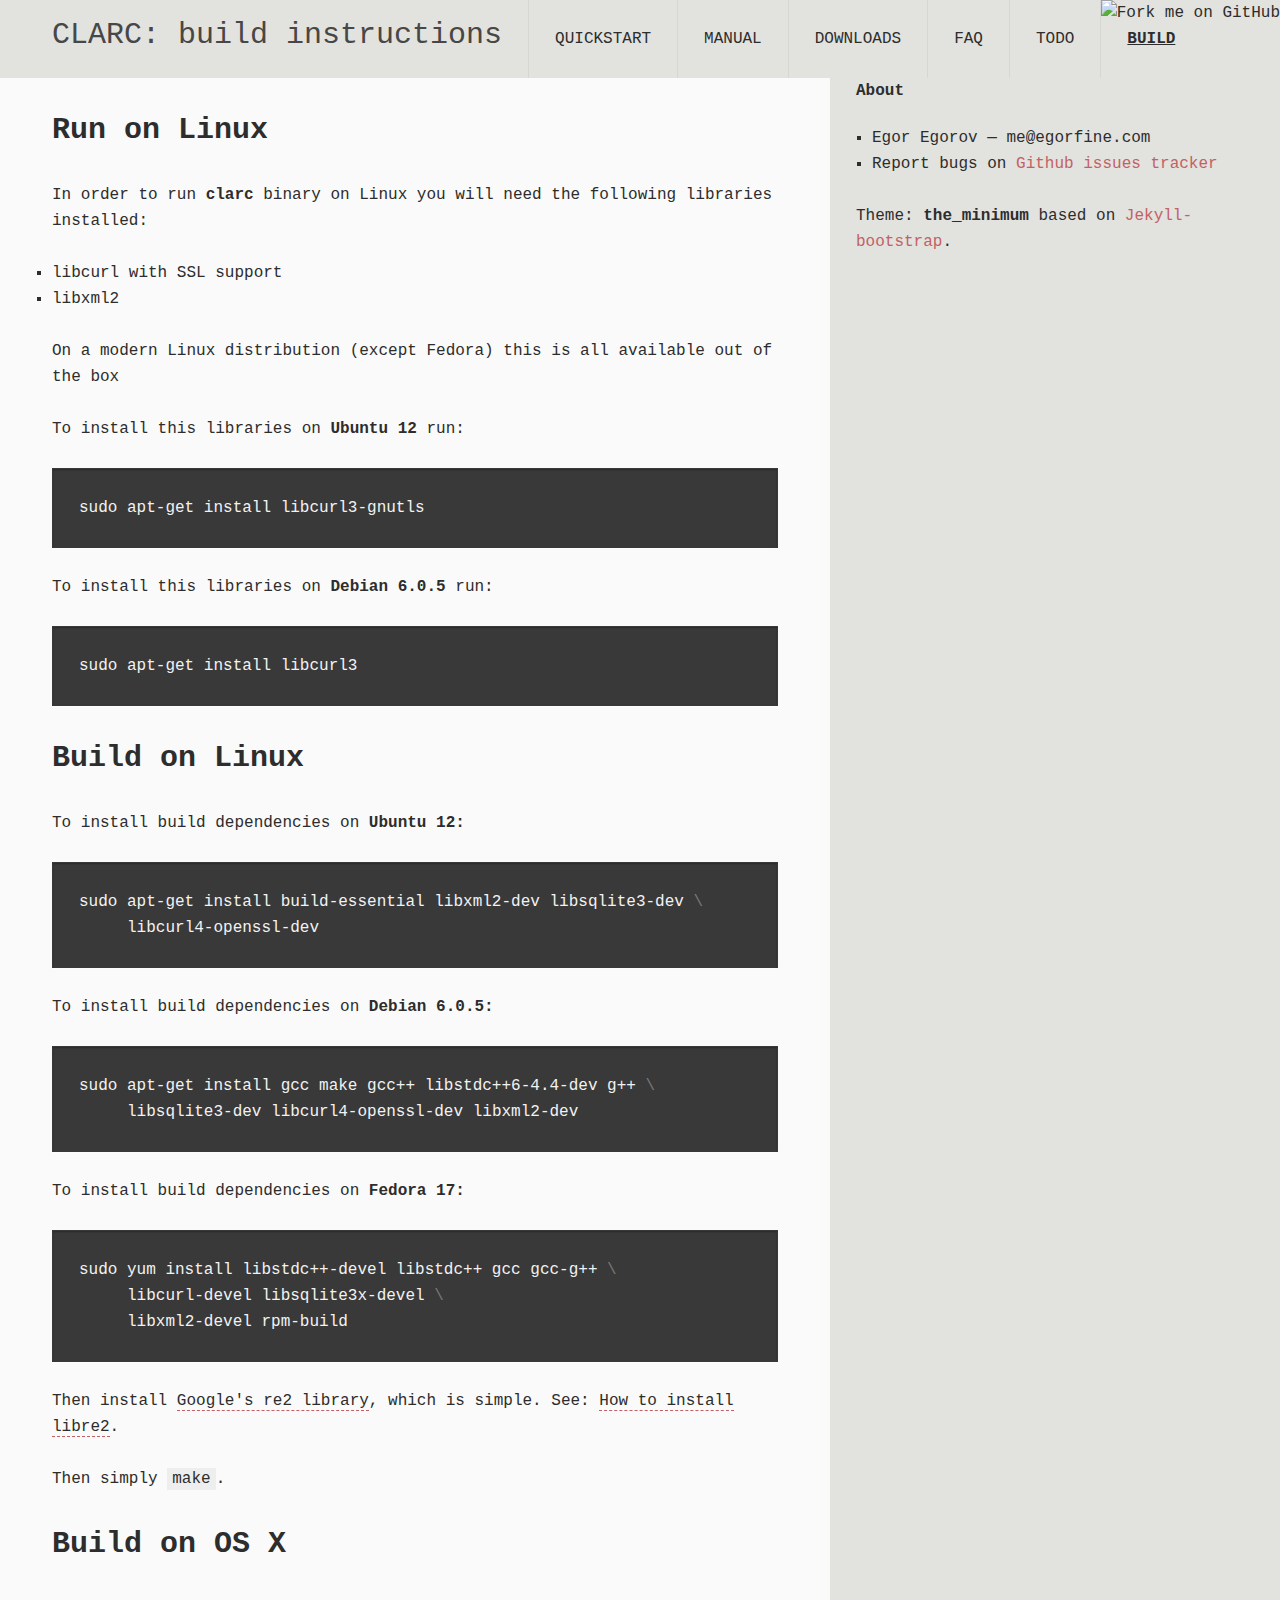
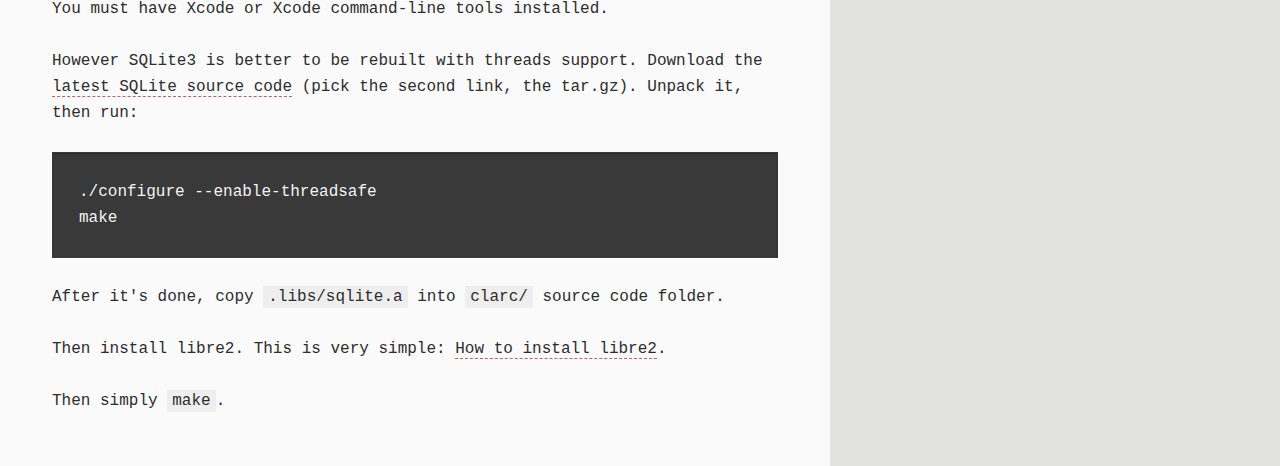
==== commit c7bfa0cc: "updateed" ====
--- a/build.html
+++ b/build.html
@@ -46,9 +46,8 @@
 <h2>Run on Linux</h2>
 
 <p>
-	<b>clarc</b> is built on <a href="http://en.wikipedia.org/wiki/Grand_Central_Dispatch">Grand Central Dispatch</a> to use all available CPU cores, network bandwidth and disk speed. In order to run <b>clarc</b> binary on Linux you will need the following libraries installed: 
+	In order to run <b>clarc</b> binary on Linux you will need the following libraries installed: 
 	<ul>
-		<li>libdispatch</li>
 		<li>libcurl with SSL support</li>
 		<li>libxml2</li>
 	</ul>
@@ -56,83 +55,43 @@
 </p>
 
 <p>To install this libraries on <b>Ubuntu 12</b> run:</p>
-<pre><code>sudo apt-get install libdispatch0</code></pre>
+<pre><code>sudo apt-get install libcurl3-gnutls</code></pre>
 
 <p>To install this libraries on <b>Debian 6.0.5</b> run:</p>
-<pre><code>sudo apt-get install libcurl3 libdispatch0</code></pre>
+<pre><code>sudo apt-get install libcurl3</code></pre>
 
 <h2>Build on Linux</h2>
 
-<p>
-	To build <b>clarc</b> you need:
-
-	<ul>
-		<li><a href="http://clang.llvm.org/">clang C/C++ compiler</a>;</li>
-		<li><code>libdispatch</code> and other library headers;</li>
-		<li><a href="http://code.google.com/p/re2/">Google's RE2 library</a>;</li>
-	</ul>
-</p>
-
 	<p>
 		To install build dependencies on <b>Ubuntu 12:</b>
-		<pre><code>sudo apt-get install build-essential clang libxml2-dev libsqlite3-dev <span class="codeBackslash">\</span>
-     libcurl4-openssl-dev libdispatch-dev</code></pre>
+		<pre><code>sudo apt-get install build-essential libxml2-dev libsqlite3-dev <span class="codeBackslash">\</span>
+     libcurl4-openssl-dev</code></pre>
 	</p>
 
 	<p>
 		To install build dependencies on <b>Debian 6.0.5:</b>
-		<pre><code>sudo apt-get install clang libdispatch-dev gcc make gcc++ <span class="codeBackslash">\</span>
-     libstdc++6-4.4-dev g++ libsqlite3-dev libcurl4-openssl-dev libxml2-dev</code></pre>
+		<pre><code>sudo apt-get install gcc make gcc++ libstdc++6-4.4-dev g++ <span class="codeBackslash">\</span>
+     libsqlite3-dev libcurl4-openssl-dev libxml2-dev</code></pre>
 	</p>
 
 	<p>
-		Then install libre2, which is simple. See: <a href="http://code.google.com/p/re2/wiki/Install">How to install libre2</a>. 
+		To install build dependencies on <b>Fedora 17:</b>
+<pre><code>sudo yum install libstdc++-devel libstdc++ gcc gcc-g++ <span class="codeBackslash">\</span>
+     libcurl-devel libsqlite3x-devel <span class="codeBackslash">\</span>
+     libxml2-devel rpm-build</code></pre>
+	</p>
+
+	<p>
+		Then install <a href="http://code.google.com/p/re2/">Google's re2 library</a>, which is simple. See: <a href="http://code.google.com/p/re2/wiki/Install">How to install libre2</a>. 
 	</p>
 
 	<p>
 		Then simply <code>make</code>. 
 	</p>
 
-<h2>Build on Fedora Linux</h2>
-
-<p>
-	It is incredibly complex as <a href="https://bugzilla.redhat.com/show_bug.cgi?id=824406">clang++ is broken on Fedora 17</a>. The procedure is not for the faint of the heart so I'd suggest you use by prebuild binary. Heck, it's even different for i386 and x86_64 Fedoras! :-(
-</p>
-
-<p>
-	Here's the procedure that worked; <b>as of 0.0.3 it doesn't</b> because <b>clarc</b> requires libre2. Fedora users are out of luck until clang++ is fixed.
-</p>
-
-<p>
-	0. Install build dependencies.
-<pre><code>sudo yum install libstdc++-devel libstdc++ gcc gcc-g++ clang <span class="codeBackslash">\</span>
-     clang-devel llvm-libs llvm-devel libcurl-devel libsqlite3x-devel <span class="codeBackslash">\</span>
-     libxml2-devel rpm-build</code></pre>
-</p>
-
-<p>
-	1. Build <code>libdispatch</code> with SRPMS available here: <a href="http://mark.heily.com/node/51/release">http://mark.heily.com/node/51/release</a>. Install the resulting RPMS (you might want to add <code>--nodeps</code>). If <code>libdispatch</code> doesn't build, you might need to move <code>/usr/lib/pkgconfig/*</code> to <code>/usr/share/pkgconfig/</code>.
-</p>
-
-<p>
-	2. Install libre2. This is extremely simple: <a href="http://code.google.com/p/re2/wiki/Install">How to install libre2</a>. 
-</p>
-
-<p>
-	3. Go to <code>clarc/src/</code> and remove all <code style="white-space: nowrap">#include &lt;iostream&gt;</code> and <code style="white-space: nowrap">#include &lt;unistd.h&gt;</code> from files.  
-</p>
-
-<p>
-	4. In <code>upload.cc</code> add the following right after <code>extern "C" {</code>:
-	<pre><code>unsigned int sleep(unsigned int seconds);</pre></code>
-
-<p>
-	5. <code>make</code>
-</p>
-
 <h2>Build on OS X</h2>
 
-<p>OS X has GCD and clang available by default, but you must have Xcode (or Xcode command-line tools) installed. </p>
+<p>You must have Xcode or Xcode command-line tools installed. </p>
 
 <p>However SQLite3 is better to be rebuilt with threads support. Download the <a href="http://www.sqlite.org/download.html">latest SQLite source code</a> (pick the second link, the tar.gz). Unpack it, then run: 
 
